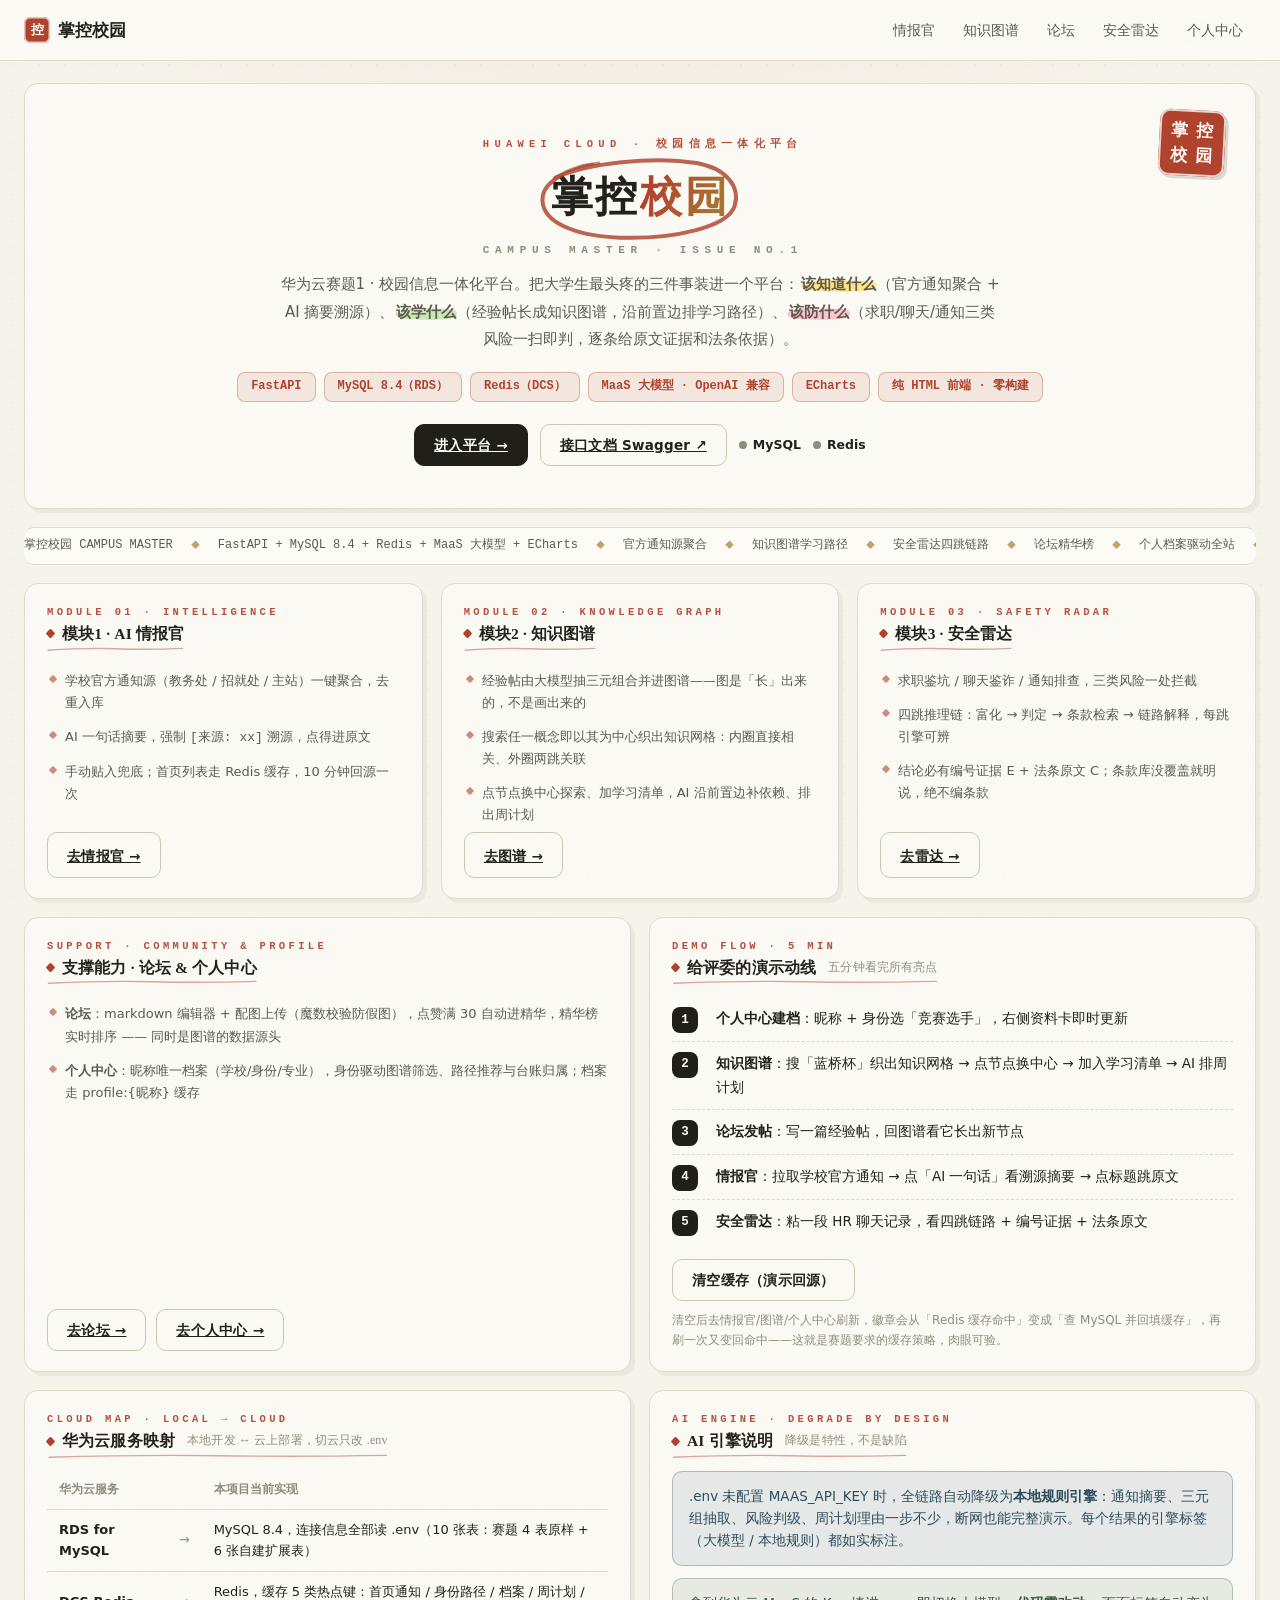
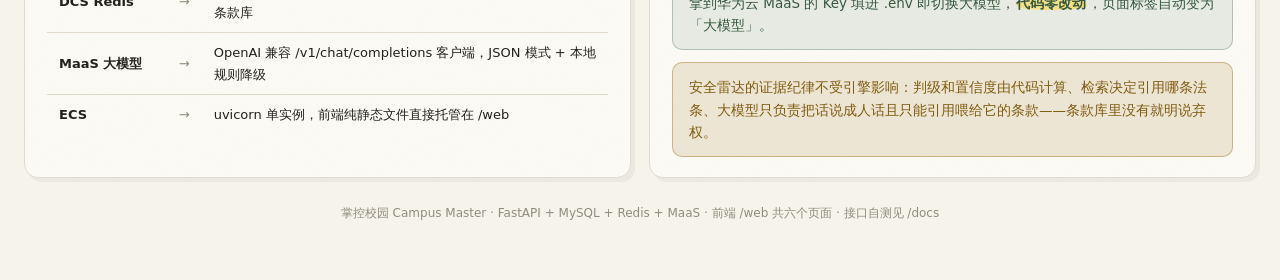
==== web/index.html @ 133f8a01 "掌控校园：华为云赛题1 · 校园信息一体化平台（首提交） FastAPI + MySQL(RDS) + Redis(DCS) + MaaS 大模型 + ECharts 纯静态前端 - 模块1 AI 校" ====
<!DOCTYPE html>
<html lang="zh-CN">
<head>
  <meta charset="UTF-8">
  <meta name="viewport" content="width=device-width, initial-scale=1">
  <link rel="icon" href="data:image/svg+xml,%3Csvg xmlns='http://www.w3.org/2000/svg' viewBox='0 0 100 100'%3E%3Crect width='100' height='100' rx='16' fill='%23B0432E'/%3E%3Crect x='8' y='8' width='84' height='84' rx='10' fill='none' stroke='%23FCFBF6' stroke-width='5' opacity='.8'/%3E%3Ctext x='50' y='72' font-size='56' text-anchor='middle' fill='%23FCFBF6' font-family='serif' font-weight='700'%3E%E6%8E%A7%3C/text%3E%3C/svg%3E">
  <title>掌控校园 - 校园信息一体化平台</title>
  <link rel="stylesheet" href="/web/common.css?v=12">
  <style>
    .hero { text-align: center; padding: 52px 24px 42px; position: relative; }
    .hero-seal {
      position: absolute; top: 26px; right: 30px; width: 66px; height: 66px;
      background: var(--primary); border-radius: 10px; transform: rotate(3deg);
      box-shadow: inset 0 0 0 2px rgba(252, 251, 246, .78), 3px 3px 0 rgba(35, 33, 28, .14);
      display: grid; grid-template-columns: 1fr 1fr; place-items: center; padding: 8px;
      color: #FCFBF6; font-family: var(--font-kai); font-size: 17px; font-weight: 700; line-height: 1;
      user-select: none;
    }
    @media (max-width: 720px) { .hero-seal { display: none; } }
    .hero h1 {
      font-family: var(--font-display); font-size: 42px; font-weight: 900;
      margin: 10px 0 12px; letter-spacing: .06em;
    }
    .hero h1 .hl {
      background: linear-gradient(115deg, var(--primary) 15%, var(--gold) 95%);
      -webkit-background-clip: text; background-clip: text; color: transparent;
    }
    /* 首页专属节奏：圈要慢出「手写过程」，圈闭合后印章才落下 */
    .hero .title-ring path { --ring-dur: 1.9s; --ring-delay: .35s; }
    .hero-seal { animation: sealStamp .55s cubic-bezier(.34, 1.56, .64, 1) 2.1s both; }
    @keyframes sealStamp {
      from { opacity: 0; transform: rotate(9deg) scale(1.7); }
      to   { opacity: 1; transform: rotate(3deg) scale(1); }
    }
    .hero h1 .en { display: block; font-family: var(--font-mono); font-size: 11px; font-weight: 600;
      letter-spacing: .52em; text-indent: .52em; color: var(--text-faint); margin-top: 8px; }
    .hero .sub { font-size: 15px; color: var(--text-sub); max-width: 720px; margin: 0 auto; line-height: 1.85; }
    .tech-chips { display: flex; gap: 8px; flex-wrap: wrap; justify-content: center; margin-top: 18px; }
    .tech-chip { font-family: var(--font-mono); font-size: 12px; font-weight: 600; color: var(--primary); background: var(--primary-soft);
      border: 1px solid rgba(176, 67, 46, .32); border-radius: 8px; padding: 4px 13px; }
    .hero-btns { display: flex; gap: 12px; justify-content: center; flex-wrap: wrap; margin-top: 22px; }
    .mod-list { margin: 0; padding: 0; list-style: none; font-size: 13px; color: var(--text-sub); }
    .mod-list li { padding: 6px 0 6px 18px; position: relative; line-height: 1.7; }
    .mod-list li::before { content: ""; position: absolute; left: 3px; top: 12px; width: 6px; height: 6px;
      border-radius: 1px; background: var(--primary); opacity: .6; transform: rotate(45deg); }
    .mod-link { display: inline-block; margin-top: 12px; }
    .card-head { margin-bottom: 12px; }
    .card-head .card-title { margin-bottom: 0; }
    .steps { margin: 0; padding: 0; list-style: none; counter-reset: step; }
    .steps li { counter-increment: step; position: relative; padding: 10px 0 10px 44px;
      border-bottom: 1px dashed var(--border); font-size: 13.5px; line-height: 1.75; }
    .steps li:last-child { border-bottom: 0; }
    .steps li::before { content: counter(step); position: absolute; left: 0; top: 10px; width: 26px; height: 26px;
      border-radius: 8px; background: var(--ink); color: #FCFBF6; font-size: 12.5px; font-weight: 700;
      display: flex; align-items: center; justify-content: center; }
    .steps b { color: var(--text); }
    .map-table { width: 100%; border-collapse: collapse; font-size: 13px; }
    .map-table th, .map-table td { padding: 9px 12px; border-bottom: 1px solid var(--border); text-align: left; }
    .map-table th { color: var(--text-faint); font-size: 12px; font-weight: 600; white-space: nowrap; }
    .map-table tr:last-child td { border-bottom: 0; }
    .arrow-cell { color: var(--text-faint); }
    .status-dot { display: inline-flex; align-items: center; gap: 6px; font-size: 12.5px; font-weight: 600; }
    .status-dot i { width: 8px; height: 8px; border-radius: 50%; background: var(--text-faint); }
    .status-dot.is-ok i { background: var(--ok); }
    .status-dot.is-bad i { background: var(--bad); }
    #demo-msg { font-size: 12.5px; color: var(--ok); font-weight: 600; margin-left: 10px; }
  </style>
</head>
<body>
  <div class="topbar">
    <div class="topbar-inner">
      <a class="brand" href="/"><span class="brand-mark">控</span>掌控校园</a>
      <nav class="nav">
        <a href="/web/notice.html">情报官</a>
        <a href="/web/kg_demo.html">知识图谱</a>
        <a href="/web/forum.html">论坛</a>
        <a href="/web/safety.html">安全雷达</a>
        <a href="/web/profile.html">个人中心</a>
      </nav>
    </div>
  </div>

  <div class="wrap">
    <div class="card hero">
      <div class="hero-seal" aria-hidden="true"><span>掌</span><span>控</span><span>校</span><span>园</span></div>
      <div class="eyebrow" style="letter-spacing:.5em;text-indent:.5em">HUAWEI CLOUD · 校园信息一体化平台</div>
      <h1><span class="ringed">掌控<span class="hl">校园</span><svg class="title-ring" viewBox="0 0 320 96" preserveAspectRatio="none" aria-hidden="true"><path pathLength="100" vector-effect="non-scaling-stroke" d="M 30 26 C 78 10, 180 2, 246 10 C 292 16, 314 36, 304 58 C 292 80, 214 94, 128 92 C 56 90, 12 74, 10 52 C 8 34, 36 20, 86 12"/><path class="tail" pathLength="100" vector-effect="non-scaling-stroke" d="M 96 10 C 70 12, 48 17, 28 27"/></svg></span><span class="en">CAMPUS MASTER · ISSUE NO.1</span></h1>
      <p class="sub">华为云赛题1 · 校园信息一体化平台。把大学生最头疼的三件事装进一个平台：<b class="mk">该知道什么</b>（官方通知聚合 + AI 摘要溯源）、<b class="mk mk-green">该学什么</b>（经验帖长成知识图谱，沿前置边排学习路径）、<b class="mk mk-pink">该防什么</b>（求职/聊天/通知三类风险一扫即判，逐条给原文证据和法条依据）。</p>
      <div class="tech-chips">
        <span class="tech-chip">FastAPI</span><span class="tech-chip">MySQL 8.4（RDS）</span>
        <span class="tech-chip">Redis（DCS）</span><span class="tech-chip">MaaS 大模型 · OpenAI 兼容</span>
        <span class="tech-chip">ECharts</span><span class="tech-chip">纯 HTML 前端 · 零构建</span>
      </div>
      <div class="hero-btns">
        <a class="btn" href="/web/notice.html">进入平台 →</a>
        <a class="btn btn-ghost" href="/docs" target="_blank" rel="noopener">接口文档 Swagger ↗</a>
        <span class="status-dot" id="st-mysql"><i></i>MySQL</span>
        <span class="status-dot" id="st-redis"><i></i>Redis</span>
      </div>
    </div>

    <div class="marquee" style="margin-top:18px;border-radius:10px" aria-hidden="true">
      <div class="marquee-track">
        <span>掌控校园 CAMPUS MASTER</span><span>FastAPI + MySQL 8.4 + Redis + MaaS 大模型 + ECharts</span><span>官方通知源聚合</span><span>知识图谱学习路径</span><span>安全雷达四跳链路</span><span>论坛精华榜</span><span>个人档案驱动全站</span><span>Redis 缓存策略可视化</span><span>掌控校园 CAMPUS MASTER</span><span>FastAPI + MySQL 8.4 + Redis + MaaS 大模型 + ECharts</span><span>官方通知源聚合</span><span>知识图谱学习路径</span><span>安全雷达四跳链路</span><span>论坛精华榜</span><span>个人档案驱动全站</span><span>Redis 缓存策略可视化</span>
      </div>
    </div>

    <div class="grid grid-3 grid-eq" style="margin-top:18px">
      <div class="card">
        <div class="card-head">
          <div class="eyebrow">Module 01 · Intelligence</div>
          <h3 class="card-title">模块1 · AI 情报官</h3>
        </div>
        <ul class="mod-list">
          <li>学校官方通知源（教务处 / 招就处 / 主站）一键聚合，去重入库</li>
          <li>AI 一句话摘要，强制 <code>[来源: xx]</code> 溯源，点得进原文</li>
          <li>手动贴入兜底；首页列表走 Redis 缓存，10 分钟回源一次</li>
        </ul>
        <a class="btn btn-ghost mod-link" href="/web/notice.html">去情报官 →</a>
      </div>
      <div class="card">
        <div class="card-head">
          <div class="eyebrow">Module 02 · Knowledge Graph</div>
          <h3 class="card-title">模块2 · 知识图谱</h3>
        </div>
        <ul class="mod-list">
          <li>经验帖由大模型抽三元组合并进图谱——图是「长」出来的，不是画出来的</li>
          <li>搜索任一概念即以其为中心织出知识网格：内圈直接相关、外圈两跳关联</li>
          <li>点节点换中心探索、加学习清单，AI 沿前置边补依赖、排出周计划</li>
        </ul>
        <a class="btn btn-ghost mod-link" href="/web/kg_demo.html">去图谱 →</a>
      </div>
      <div class="card">
        <div class="card-head">
          <div class="eyebrow">Module 03 · Safety Radar</div>
          <h3 class="card-title">模块3 · 安全雷达</h3>
        </div>
        <ul class="mod-list">
          <li>求职鉴坑 / 聊天鉴诈 / 通知排查，三类风险一处拦截</li>
          <li>四跳推理链：富化 → 判定 → 条款检索 → 链路解释，每跳引擎可辨</li>
          <li>结论必有编号证据 E + 法条原文 C；条款库没覆盖就明说，绝不编条款</li>
        </ul>
        <a class="btn btn-ghost mod-link" href="/web/safety.html">去雷达 →</a>
      </div>
    </div>

    <div class="grid grid-2 grid-eq" style="margin-top:18px">
      <div class="card">
        <div class="card-head">
          <div class="eyebrow">Support · Community & Profile</div>
          <h3 class="card-title">支撑能力 · 论坛 & 个人中心</h3>
        </div>
        <ul class="mod-list">
          <li><b>论坛</b>：markdown 编辑器 + 配图上传（魔数校验防假图），点赞满 30 自动进精华，精华榜实时排序 —— 同时是图谱的数据源头</li>
          <li><b>个人中心</b>：昵称唯一档案（学校/身份/专业），身份驱动图谱筛选、路径推荐与台账归属；档案走 profile:{昵称} 缓存</li>
        </ul>
        <div class="btn-row">
          <a class="btn btn-ghost" href="/web/forum.html">去论坛 →</a>
          <a class="btn btn-ghost" href="/web/profile.html">去个人中心 →</a>
        </div>
      </div>
      <div class="card">
        <div class="card-head">
          <div class="eyebrow">Demo Flow · 5 min</div>
          <h3 class="card-title">给评委的演示动线<span class="card-sub">五分钟看完所有亮点</span></h3>
        </div>
        <ol class="steps">
          <li><b>个人中心建档</b>：昵称 + 身份选「竞赛选手」，右侧资料卡即时更新</li>
          <li><b>知识图谱</b>：搜「蓝桥杯」织出知识网格 → 点节点换中心 → 加入学习清单 → AI 排周计划</li>
          <li><b>论坛发帖</b>：写一篇经验帖，回图谱看它长出新节点</li>
          <li><b>情报官</b>：拉取学校官方通知 → 点「AI 一句话」看溯源摘要 → 点标题跳原文</li>
          <li><b>安全雷达</b>：粘一段 HR 聊天记录，看四跳链路 + 编号证据 + 法条原文</li>
        </ol>
        <div class="btn-row">
          <button class="btn btn-ghost" onclick="dropCache()">清空缓存（演示回源）</button>
          <span id="demo-msg"></span>
        </div>
        <p class="hint" style="margin:10px 0 0">清空后去情报官/图谱/个人中心刷新，徽章会从「Redis 缓存命中」变成「查 MySQL 并回填缓存」，再刷一次又变回命中——这就是赛题要求的缓存策略，肉眼可验。</p>
      </div>
    </div>

    <div class="grid grid-2 grid-eq" style="margin-top:18px">
      <div class="card">
        <div class="card-head">
          <div class="eyebrow">Cloud Map · Local → Cloud</div>
          <h3 class="card-title">华为云服务映射<span class="card-sub">本地开发 ↔ 云上部署，切云只改 .env</span></h3>
        </div>
        <table class="map-table">
          <thead><tr><th>华为云服务</th><th></th><th>本项目当前实现</th></tr></thead>
          <tbody>
            <tr><td><b>RDS for MySQL</b></td><td class="arrow-cell">→</td><td>MySQL 8.4，连接信息全部读 .env（10 张表：赛题 4 表原样 + 6 张自建扩展表）</td></tr>
            <tr><td><b>DCS Redis</b></td><td class="arrow-cell">→</td><td>Redis，缓存 5 类热点键：首页通知 / 身份路径 / 档案 / 周计划 / 条款库</td></tr>
            <tr><td><b>MaaS 大模型</b></td><td class="arrow-cell">→</td><td>OpenAI 兼容 /v1/chat/completions 客户端，JSON 模式 + 本地规则降级</td></tr>
            <tr><td><b>ECS</b></td><td class="arrow-cell">→</td><td>uvicorn 单实例，前端纯静态文件直接托管在 /web</td></tr>
          </tbody>
        </table>
      </div>
      <div class="card">
        <div class="card-head">
          <div class="eyebrow">AI Engine · Degrade by Design</div>
          <h3 class="card-title">AI 引擎说明<span class="card-sub">降级是特性，不是缺陷</span></h3>
        </div>
        <div class="callout callout-info" style="margin:0">.env 未配置 MAAS_API_KEY 时，全链路自动降级为<b>本地规则引擎</b>：通知摘要、三元组抽取、风险判级、周计划理由一步不少，断网也能完整演示。每个结果的引擎标签（大模型 / 本地规则）都如实标注。</div>
        <div class="callout callout-ok" style="margin:12px 0 0">拿到华为云 MaaS 的 Key 填进 .env 即切换大模型，<b class="mk">代码零改动</b>，页面标签自动变为「大模型」。</div>
        <div class="callout callout-warn" style="margin:12px 0 0">安全雷达的证据纪律不受引擎影响：判级和置信度由代码计算、检索决定引用哪条法条、大模型只负责把话说成人话且只能引用喂给它的条款——条款库里没有就明说弃权。</div>
      </div>
    </div>

    <p class="hint" style="text-align:center;margin:26px 0 8px">掌控校园 Campus Master · FastAPI + MySQL + Redis + MaaS · 前端 /web 共六个页面 · 接口自测见 /docs</p>
  </div>

  <script>
    fetch("/health").then(r => r.json()).then(d => {
      const set = (id, ok) => { const el = document.getElementById(id);
        el.classList.add(ok ? "is-ok" : "is-bad");
        el.innerHTML = "<i></i>" + (ok ? "MySQL 已连接" : "MySQL 未连接"); };
      set("st-mysql", d.mysql === "connected");
      const r = document.getElementById("st-redis");
      r.classList.add(d.redis === "connected" ? "is-ok" : "is-bad");
      r.innerHTML = "<i></i>" + (d.redis === "connected" ? "Redis 已连接" : "Redis 未连接");
    }).catch(() => {});

    async function dropCache() {
      const msg = document.getElementById("demo-msg");
      await fetch("/debug/drop-cache", { method: "POST" });
      msg.textContent = "已清空全部缓存 ✓ 现在去情报官/图谱刷新看回源";
      setTimeout(() => msg.textContent = "", 6000);
    }
  </script>
</body>
</html>
---- web/common.css ----
/* =====================================================================
   掌控校园 · 全站统一样式（六个页面共用）
   设计系统（2026-10-26 第三版，用户反馈：① 别一眼看出模仿 anthropic ② 要更抓人）
   → 新中式编辑风：暖纸底 + 墨色文字 + 朱砂印泥红主强调 + 赭金/黛青辅色
   + 印章记号（brand-mark/hero seal）+ 菱形标记 + 压印风偏移硬阴影
   主按钮方角 10px（弃 pill）；衬线大标题保留；语义色只用于状态
   ===================================================================== */
:root {
  --primary: #B0432E;        /* 朱砂/印泥红：文字/描边档，奶油纸上对比够 */
  --primary-bright: #C25437; /* 朱砂亮档：填充装饰用 */
  --primary-hover: #93321F;
  --primary-soft: rgba(176, 67, 46, .10);
  --gold: #A87B2F;           /* 赭金：次强调（跑马灯星标/精华徽章/包含边） */
  --gold-soft: rgba(168, 123, 47, .14);
  --ink: #211F1A;            /* 墨色：主按钮/激活态底色 */
  --ink-hover: #3A372F;
  --bg: #F6F3EA;
  --card: #FCFBF6;
  --card-2: #F2EFE4;
  --border: #E0DBCB;
  --text: #23211C;
  --text-sub: #5D5A50;
  --text-faint: #908C7D;
  --radius: 14px;
  --shadow: 4px 4px 0 rgba(35, 33, 28, .05);
  --ok: #3E6B4F;   --ok-bg: rgba(62, 107, 79, .10);
  --warn: #8F6A14; --warn-bg: rgba(168, 123, 47, .16);
  --bad: #A02C2C;  --bad-bg: rgba(160, 44, 44, .08);
  --info: #33586B; --info-bg: rgba(51, 88, 107, .10);
  --font-mono: "Cascadia Code", Consolas, "JetBrains Mono", "Courier New", monospace;
  --font-display: Georgia, "Noto Serif SC", "Source Han Serif SC", SimSun, serif;
  --font-kai: KaiTi, STKaiti, "Kaiti SC", "Ma Shan Zheng", serif;
}

* { box-sizing: border-box; }
::selection { background: rgba(176, 67, 46, .16); }
body {
  margin: 0; color: var(--text);
  font-family: "PingFang SC", "Microsoft YaHei", system-ui, sans-serif;
  font-size: 14px; line-height: 1.65;
  /* 暖纸氛围底：顶部朱砂微光 + 极淡墨点阵 */
  background-color: var(--bg);
  background-image:
    radial-gradient(1100px 420px at 50% -80px, rgba(176, 67, 46, .06), transparent 62%),
    radial-gradient(circle at 13px 13px, rgba(35, 33, 28, .032) 1px, transparent 1.6px);
  background-size: auto, 26px 26px;
  background-attachment: fixed;
}

/* 衬线大标题：h1 与卡片主标题走 Georgia/宋体编辑风 */
h1, .card-title { font-family: var(--font-display); letter-spacing: .01em; }

/* eyebrow：小字距档案标签，朱砂小号大写 */
.eyebrow {
  font-family: var(--font-mono); font-size: 10.5px; font-weight: 600;
  letter-spacing: .32em; text-transform: uppercase; color: var(--primary); opacity: .92;
}

/* 跑马灯：落地页 hero 下的一条细信息带，悬停暂停；星标用赭金菱形 */
.marquee { overflow: hidden; border-block: 1px solid var(--border); background: var(--card); }
.marquee-track { display: inline-flex; white-space: nowrap; animation: marquee 42s linear infinite; }
.marquee:hover .marquee-track { animation-play-state: paused; }
.marquee-track span { font-family: var(--font-mono); font-size: 12px; color: var(--text-sub); padding: 8px 0; }
.marquee-track span + span::before { content: "◆"; color: var(--gold); opacity: .7; margin: 0 18px; font-size: 9px; }
@keyframes marquee { to { transform: translateX(-50%); } }

/* ---- 顶栏 ---- */
.topbar { background: rgba(252, 251, 246, .86); backdrop-filter: blur(10px); border-bottom: 1px solid var(--border); position: sticky; top: 0; z-index: 20; }
.topbar-inner { max-width: 1280px; margin: 0 auto; padding: 0 24px; height: 60px; display: flex; align-items: center; gap: 18px; }
.brand { font-size: 17px; font-weight: 700; color: var(--text); display: flex; align-items: center; gap: 8px; white-space: nowrap; text-decoration: none; }
/* 印章式 brand-mark：朱砂底 + 内嵌奶油描边，像一方小印 */
.brand-mark { width: 26px; height: 26px; border-radius: 6px; background: var(--primary); color: #FCFBF6; display: inline-flex; align-items: center; justify-content: center; font-size: 13px; font-family: var(--font-kai); font-weight: 700; box-shadow: inset 0 0 0 1.5px rgba(252, 251, 246, .72); }
.nav { display: flex; gap: 2px; margin-left: auto; overflow-x: auto; scrollbar-width: none; }
.nav::-webkit-scrollbar { display: none; }
.nav a { padding: 7px 13px; border-radius: 8px; color: var(--text-sub); text-decoration: none; font-size: 13.5px; white-space: nowrap; }
.nav a:hover { background: rgba(35, 33, 28, .06); color: var(--text); }
.nav a.active { background: var(--ink); color: #FCFBF6; font-weight: 600; }
@media (max-width: 900px) {
  .topbar-inner { height: auto; padding: 10px 16px; flex-wrap: wrap; gap: 8px; }
  .nav { margin-left: 0; width: 100%; }
}

/* ---- 布局 ---- */
.wrap { max-width: 1280px; margin: 0 auto; padding: 22px 24px 48px; }
.grid { display: grid; gap: 18px; align-items: start; }
.grid-2 { grid-template-columns: minmax(0, 1fr) minmax(0, 1fr); }
.grid-3 { grid-template-columns: repeat(3, minmax(0, 1fr)); }
/* 首页排版：一行卡片底边对齐（等高），卡片转纵排后跳转链接统一压到卡底 */
.grid-eq { align-items: stretch; }
.grid-eq > .card { display: flex; flex-direction: column; }
.grid-eq .mod-link { margin-top: auto; align-self: flex-start; padding-top: 12px; }
.grid-eq > .card > .btn-row:last-child { margin-top: auto; padding-top: 16px; }
.main-side { display: grid; grid-template-columns: minmax(0, 7fr) minmax(0, 3fr); gap: 18px; align-items: start; }
.stack { display: flex; flex-direction: column; gap: 18px; }
@media (max-width: 1100px) { .main-side { grid-template-columns: 1fr; } }
@media (max-width: 960px) { .grid-2, .grid-3 { grid-template-columns: 1fr; } }
@media (max-width: 720px) { .wrap { padding: 16px 14px 40px; } }


/* ---- 页头：每页统一「标题 + 一句话说明 + 右侧动作」，底部一道发丝线压住 ---- */
.page-head { display: flex; align-items: flex-end; gap: 14px; flex-wrap: wrap; margin-bottom: 20px; padding-bottom: 14px; border-bottom: 1px solid var(--border); }
.page-head h1 { font-size: 24px; font-weight: 700; margin: 0; color: var(--text); }
.page-head .page-sub { font-family: var(--font-kai); font-size: 13.5px; color: var(--text-sub); margin-bottom: 3px; }
.page-head .head-actions { margin-left: auto; display: flex; gap: 10px; align-items: center; flex-wrap: wrap; }

/* 卡片：压印风——偏移硬阴影像铅字印在纸上，不糊不腻；底色上铺一层极淡纤维噪点，出纸质手感 */
.card {
  background: var(--card) url("data:image/svg+xml,%3Csvg xmlns='http://www.w3.org/2000/svg' width='180' height='180'%3E%3Cfilter id='p'%3E%3CfeTurbulence type='fractalNoise' baseFrequency='0.75' numOctaves='2' stitchTiles='stitch'/%3E%3CfeColorMatrix type='saturate' values='0'/%3E%3C/filter%3E%3Crect width='180' height='180' filter='url(%23p)' opacity='0.05'/%3E%3C/svg%3E");
  border: 1px solid var(--border); border-radius: var(--radius); box-shadow: var(--shadow); padding: 20px 22px;
}
.card-title { display: flex; align-items: center; gap: 8px; font-size: 15.5px; font-weight: 700; margin: 0 0 14px; }
.card-title::before { content: ""; width: 7px; height: 7px; border-radius: 1.5px; background: var(--primary); transform: rotate(45deg); flex: none; }
.card-sub { font-size: 12px; color: var(--text-faint); font-weight: 400; margin-left: 4px; }

/* ---- 分段控件（页内视图/场景切换）---- */
.segmented { display: inline-flex; background: var(--card-2); border: 1px solid var(--border); border-radius: 10px; padding: 3px; gap: 3px; flex-wrap: wrap; }
.segmented button {
  border: 0; background: none; cursor: pointer; font: inherit; font-size: 13px; font-weight: 600;
  color: var(--text-sub); padding: 6px 15px; border-radius: 7px; transition: background .15s, color .15s;
  white-space: nowrap;
}
.segmented button:hover { color: var(--text); }
.segmented button.active { background: var(--ink); color: #FCFBF6; }

/* ---- 身份筛选 chips ---- */
.chips { display: flex; gap: 8px; flex-wrap: wrap; }
.chip {
  border: 1px solid var(--border); background: var(--card); color: var(--text-sub); cursor: pointer;
  font: inherit; font-size: 12.5px; font-weight: 600; padding: 5px 13px; border-radius: 999px;
  transition: border-color .15s, background .15s, color .15s;
}
.chip:hover { border-color: var(--primary); color: var(--primary); }
.chip.active { background: var(--ink); border-color: var(--ink); color: #FCFBF6; }

/* ---- 统计小卡 ---- */
.stats { display: grid; grid-template-columns: repeat(auto-fit, minmax(120px, 1fr)); gap: 12px; }
.stat { background: var(--bg); border: 1px solid var(--border); border-radius: 11px; padding: 12px 14px; }
.stat-num { font-family: var(--font-mono); font-size: 21px; font-weight: 800; color: var(--primary); line-height: 1.2; }
.stat-num.is-bad { color: var(--bad); } .stat-num.is-warn { color: var(--warn); } .stat-num.is-ok { color: var(--ok); }
.stat-label { font-size: 12px; color: var(--text-faint); margin-top: 2px; }

/* ---- 表格（风险台账等结构化列表）---- */
.table-wrap { overflow-x: auto; }
table.data { width: 100%; border-collapse: collapse; font-size: 13px; }
table.data th {
  text-align: left; font-weight: 600; color: var(--text-faint); font-size: 12px;
  letter-spacing: .06em;
  padding: 8px 10px; border-bottom: 1px solid var(--border); white-space: nowrap;
}
table.data td { padding: 10px; border-bottom: 1px solid var(--border); vertical-align: top; }
table.data tr:last-child td { border-bottom: 0; }
table.data tbody tr:hover { background: rgba(176, 67, 46, .06); }
table.data td.nowrap { white-space: nowrap; }


/* ---- 表单 ---- */
label { display: block; font-size: 12.5px; color: var(--text-sub); margin: 12px 0 5px; }
input, textarea, select {
  width: 100%; padding: 9px 12px; border: 1px solid var(--border); border-radius: 9px;
  font: inherit; font-size: 13.5px; color: var(--text); background: var(--card); outline: none;
  transition: border-color .15s, box-shadow .15s;
}
input:focus, textarea:focus, select:focus { border-color: var(--primary); box-shadow: 0 0 0 3px rgba(176, 67, 46, .15); }
input::placeholder, textarea::placeholder { color: var(--text-faint); }
textarea { resize: vertical; min-height: 96px; }
/* 主按钮 = 墨色方角铅字块（弃 pill，拉开与 anthropic 的距离） */
.btn {
  display: inline-flex; align-items: center; gap: 6px; border: 1px solid var(--ink); cursor: pointer;
  background: var(--ink); color: #FCFBF6; padding: 9px 19px; border-radius: 10px;
  font: inherit; font-size: 13.5px; font-weight: 600; letter-spacing: .02em; transition: background .15s;
}
.btn:hover { background: var(--ink-hover); border-color: var(--ink-hover); }
.btn:disabled { opacity: .55; cursor: not-allowed; }
.btn-ghost { background: transparent; color: var(--text); border: 1px solid #CDC7B2; }
.btn-ghost:hover { background: rgba(35, 33, 28, .05); border-color: #A9A28C; }
.linkish { background: none; border: 0; color: var(--primary); cursor: pointer; font: inherit; font-size: 13px; padding: 0; }
.linkish:hover { text-decoration: underline; }
.btn-row { display: flex; gap: 10px; align-items: center; margin-top: 16px; flex-wrap: wrap; }

/* ---- 状态标记 ---- */
.badge { display: inline-flex; align-items: center; gap: 4px; font-size: 11.5px; font-weight: 600; padding: 2px 9px; border-radius: 999px; }
.badge-primary { background: var(--primary-soft); color: var(--primary); }
.badge-ok    { background: var(--ok-bg); color: var(--ok); }
.badge-warn  { background: var(--warn-bg); color: var(--warn); }
.badge-bad   { background: var(--bad-bg); color: var(--bad); }
.badge-info  { background: var(--info-bg); color: var(--info); }
.badge-gray  { background: rgba(35, 33, 28, .07); color: var(--text-sub); }
.hint { font-size: 12px; color: var(--text-faint); }
.empty { font-family: var(--font-kai); font-size: 13px; color: var(--text-faint); padding: 18px 0; text-align: center; }

/* ---- 手写记号：朱笔圈阅（首页标题静态写死，子页由 common.js 往 [data-ring] 注入）----
   圈阅 = 中式批阅动作，选定、圆满；多停靠 dashoffset 做出提笔-行笔-收笔的手写节奏 */
.ringed { position: relative; display: inline-block; padding: 0 .1em; }
.title-ring {
  position: absolute; left: -6%; top: -14%; width: 112%; height: 126%;
  overflow: visible; pointer-events: none;
}
.title-ring path {
  fill: none; stroke: var(--primary); stroke-width: 4; stroke-linecap: round;
  opacity: .82;
  stroke-dasharray: 100; stroke-dashoffset: 100;
  animation: ringDraw var(--ring-dur, 1.4s) ease-in-out var(--ring-delay, .15s) forwards;
}
@keyframes ringDraw {
  0%   { stroke-dashoffset: 100; }   /* 落笔 */
  26%  { stroke-dashoffset: 64; }    /* 上沿起速 */
  54%  { stroke-dashoffset: 22; }    /* 行笔最快 */
  82%  { stroke-dashoffset: 4; }     /* 收笔减速 */
  100% { stroke-dashoffset: 0; }     /* 尾巴搭上起笔 */
}

/* 仪表细节：证据编号 C/E、置信度、榜单名次等「数字读数」一律等宽 */
.evi-no, .clause-no, .conf-num, .rank-no, .hop-no, .steps li::before { font-family: var(--font-mono); }

/* ---- 图谱节点类型三色（全站唯一出处；新中式哑色：墨绿/朱砂/黛青）---- */
.tag { display: inline-flex; align-items: center; gap: 5px; font-size: 12px; padding: 2px 9px; border-radius: 999px; font-weight: 600; }
.tag::before { content: ""; width: 7px; height: 7px; border-radius: 50%; }
.tag-course  { background: rgba(62, 107, 79, .12);  color: #35593F; } .tag-course::before  { background: #3E6B4F; }
.tag-contest { background: rgba(176, 67, 46, .11);  color: #9A3A25; } .tag-contest::before { background: #B0432E; }
.tag-skill   { background: rgba(51, 88, 107, .12);  color: #2C4C5D; } .tag-skill::before   { background: #33586B; }

/* ---- 列表条目 ---- */
.item { padding: 13px 0; border-bottom: 1px solid var(--border); }
.item:last-child { border-bottom: 0; padding-bottom: 0; }
.item:first-child { padding-top: 0; }
.item-title { font-weight: 600; color: var(--text); }
.item-meta { font-size: 12px; color: var(--text-faint); margin-top: 2px; display: flex; align-items: center; gap: 8px; flex-wrap: wrap; }

/* ---- 结果块 ---- */
.callout { border-radius: 10px; padding: 13px 16px; font-size: 13.5px; margin-bottom: 12px; border: 1px solid; }
.callout-ok   { background: var(--ok-bg);   border-color: rgba(62, 107, 79, .32);  color: #35593F; }
.callout-warn { background: var(--warn-bg); border-color: rgba(168, 123, 47, .48); color: #7E5C10; }
.callout-bad  { background: var(--bad-bg);  border-color: rgba(160, 44, 44, .32);  color: #8F2626; }
.callout-info { background: var(--info-bg); border-color: rgba(51, 88, 107, .32);  color: #2C4C5D; }

/* ---- 帖子卡片（论坛 / 我的发帖共用）---- */
.post { padding: 15px 0; border-bottom: 1px solid var(--border); }
.post:last-child { border-bottom: 0; padding-bottom: 0; }
.post:first-child { padding-top: 0; }
.post-head { display: flex; align-items: center; gap: 8px; flex-wrap: wrap; }
.post-title { font-size: 14.5px; font-weight: 700; color: var(--text); }
.post-essence { background: rgba(168, 123, 47, .18); color: #7E5C10; border: 1px solid rgba(168, 123, 47, .5); }
.post-body { font-size: 13px; color: var(--text-sub); margin: 6px 0 8px; }
.post-foot { display: flex; align-items: center; gap: 10px; font-size: 12px; color: var(--text-faint); flex-wrap: wrap; }
.like-btn {
  border: 1px solid var(--border); background: var(--card); color: var(--text-sub); cursor: pointer;
  font: inherit; font-size: 12.5px; font-weight: 600; padding: 3px 11px; border-radius: 999px;
  margin-left: auto; transition: border-color .15s, color .15s;
}
.like-btn:hover { border-color: var(--primary); color: var(--primary); }
.like-btn:disabled { opacity: .6; cursor: default; }

/* ---- 风险判定卡（安全雷达）---- */
.verdict { border-radius: 12px; padding: 20px; text-align: center; margin-bottom: 16px; border: 1.5px solid; }
.verdict-high_risk   { background: var(--bad-bg);  border-color: rgba(160, 44, 44, .38); }
.verdict-medium_risk { background: var(--warn-bg); border-color: rgba(168, 123, 47, .5); }
.verdict-low_risk    { background: var(--warn-bg); border-color: rgba(168, 123, 47, .5); }
.verdict-likely_safe { background: var(--ok-bg);   border-color: rgba(62, 107, 79, .38); }
.verdict-title { font-size: 17px; font-weight: 800; }
.verdict-high_risk .verdict-title { color: var(--bad); }
.verdict-medium_risk .verdict-title, .verdict-low_risk .verdict-title { color: var(--warn); }
.verdict-likely_safe .verdict-title { color: var(--ok); }
.score-bar { height: 8px; border-radius: 4px; background: #E9E4D3; margin: 14px auto 6px; max-width: 320px; overflow: hidden; }
.score-fill { height: 100%; border-radius: 4px; transition: width .5s ease; }
.risk-item { border-left: 3px solid var(--bad); background: var(--bad-bg); border-radius: 0 10px 10px 0; padding: 11px 14px; margin-bottom: 10px; font-size: 13px; }
.risk-type { font-weight: 700; color: var(--bad); }
.risk-quote { color: var(--bad); font-weight: 600; text-decoration: underline dotted; }
.risk-reason { color: var(--text-sub); font-size: 12.5px; }

/* =====================================================================
   动效层（全站共用）：入场、悬浮、按压、点赞弹跳、加载点
   统一轻量克制——全部尊重系统「减少动态效果」设置
   ===================================================================== */
@keyframes fadeUp {
  from { opacity: 0; transform: translateY(6px); }
  to   { opacity: 1; transform: none; }
}
@keyframes popBeat {
  0% { transform: scale(1); } 40% { transform: scale(1.22); }
  70% { transform: scale(.94); } 100% { transform: scale(1); }
}
@keyframes blink {
  0%, 80%, 100% { opacity: .25; } 40% { opacity: 1; }
}

/* 卡片：悬浮时硬阴影朝反方向长一点 + 边框透一点朱砂，像把铅字拿起来 */
.card { transition: box-shadow .2s ease, transform .2s ease, border-color .2s ease; }
@media (hover: hover) {
  .card:hover { box-shadow: 6px 6px 0 rgba(176, 67, 46, .12); transform: translate(-1px, -1px); border-color: #D4CEB8; }
}

/* 按钮 / chips / 导航：统一加个按压回弹 */
.btn { transition: background .15s, transform .12s ease; }
.btn:active { transform: translateY(1px) scale(.98); }
.segmented button, .chip { transition: background .15s, color .15s, border-color .15s, transform .12s ease; }
.chip:active, .segmented button:active { transform: scale(.94); }
.nav a { transition: background .15s, color .15s; }
.badge { transition: background .2s, color .2s; }

/* 键盘可达性：Tab 聚焦给清晰描边 */
.btn:focus-visible, .chip:focus-visible, .linkish:focus-visible,
.tool-btn:focus-visible, .src-chip-btn:focus-visible, .like-btn:focus-visible {
  outline: 2px solid var(--primary); outline-offset: 2px;
}

/* 列表条目入场：错峰上浮，最多错 8 档 */
.item, .post, .callout, .verdict, .evi-item, .hop, .clause,
.study-item, .plan-step, .path-step, .hb-row, .rank-item {
  animation: fadeUp .28s ease both;
}
.item:nth-child(2), .post:nth-child(2), .evi-item:nth-child(2) { animation-delay: .03s; }
.item:nth-child(3), .post:nth-child(3), .evi-item:nth-child(3) { animation-delay: .06s; }
.item:nth-child(4), .post:nth-child(4) { animation-delay: .09s; }
.item:nth-child(5), .post:nth-child(5) { animation-delay: .12s; }
.item:nth-child(6), .post:nth-child(6) { animation-delay: .15s; }
.item:nth-child(7), .post:nth-child(7) { animation-delay: .18s; }
.item:nth-child(8), .post:nth-child(8) { animation-delay: .21s; }

/* 点赞弹跳（JS 点赞成功后加 .pop） */
.like-btn.pop { animation: popBeat .45s ease; }

/* 加载点：替代干巴巴的「加载中…」纯文字 */
.loading-dots { display: inline-flex; gap: 5px; align-items: center; padding: 14px 0; color: var(--text-faint); font-size: 12.5px; }
.loading-dots i { width: 6px; height: 6px; border-radius: 50%; background: var(--text-faint); animation: blink 1.2s infinite; }
.loading-dots i:nth-child(2) { animation-delay: .15s; }
.loading-dots i:nth-child(3) { animation-delay: .3s; }

/* 图片：悬浮微放大 */
.feed-img, .thumb img { transition: transform .18s ease, box-shadow .18s ease; }
.feed-img:hover { transform: scale(1.03); box-shadow: var(--shadow); }
.thumb:hover img { transform: scale(1.08); }

/* 系统开了「减少动态效果」就全关 */
@media (prefers-reduced-motion: reduce) {
  *, *::before, *::after {
    animation-duration: .01ms !important;
    animation-iteration-count: 1 !important;
    transition-duration: .01ms !important;
    scroll-behavior: auto !important;
  }
}

/* =====================================================================
   手写层（圈阅 + 扫线）：低动效纯描边/静态底图，放在 kill-switch 之后
   ===================================================================== */
/* 补笔：主圈闭合后再描一小段收尾，像真人画圈的手感；时长跟随主圈变量 */
.title-ring .tail {
  stroke-width: 3.2; opacity: .6;
  stroke-dasharray: 100; stroke-dashoffset: 100;
  animation: ringDraw calc(var(--ring-dur, 1.4s) * .22) ease-out
             calc(var(--ring-delay, .15s) + var(--ring-dur, 1.4s)) forwards;
}

/* 手绘风下划线：卡片标题底下一笔朱砂扫线（透明度压低不抢正文） */
.card-title {
  width: fit-content;
  background: url("data:image/svg+xml,%3Csvg xmlns='http://www.w3.org/2000/svg' viewBox='0 0 240 10' preserveAspectRatio='none'%3E%3Cpath d='M2 7 C 40 4.5, 80 3, 120 4.5 C 160 6, 200 5.5, 238 4' fill='none' stroke='%23B0432E' stroke-width='2.4' stroke-linecap='round' opacity='.45'/%3E%3C/svg%3E") no-repeat left bottom / 100% 6px;
  padding-bottom: 5px;
}

/* 小红书式荧光笔：重点来一笔——手绘不规则边缘 + 低不透明度，字仍清晰
   注意 hero 的 .hl 是渐变字（background-clip:text），两套类名别混用 */
mark.mk, .mk {
  --mk-img: url("data:image/svg+xml,%3Csvg xmlns='http://www.w3.org/2000/svg' viewBox='0 0 120 26' preserveAspectRatio='none'%3E%3Cpath d='M3 14 C 10 9, 34 7, 62 8 C 90 9, 112 8, 117 12 C 119 15, 118 18, 114 20 C 96 23, 56 24, 24 22 C 9 21, 2 19, 3 14 Z' fill='%23FFD84D' opacity='.62'/%3E%3C/svg%3E");
  background: var(--mk-img) no-repeat center / 100% 100%;
  color: inherit; padding: 1px .15em; margin: 0 -.06em;
  -webkit-box-decoration-break: clone; box-decoration-break: clone;
}
.mk-green { --mk-img: url("data:image/svg+xml,%3Csvg xmlns='http://www.w3.org/2000/svg' viewBox='0 0 120 26' preserveAspectRatio='none'%3E%3Cpath d='M3 14 C 10 9, 34 7, 62 8 C 90 9, 112 8, 117 12 C 119 15, 118 18, 114 20 C 96 23, 56 24, 24 22 C 9 21, 2 19, 3 14 Z' fill='%23A9DD8C' opacity='.6'/%3E%3C/svg%3E"); }
.mk-pink  { --mk-img: url("data:image/svg+xml,%3Csvg xmlns='http://www.w3.org/2000/svg' viewBox='0 0 120 26' preserveAspectRatio='none'%3E%3Cpath d='M3 14 C 10 9, 34 7, 62 8 C 90 9, 112 8, 117 12 C 119 15, 118 18, 114 20 C 96 23, 56 24, 24 22 C 9 21, 2 19, 3 14 Z' fill='%23FF9FB3' opacity='.58'/%3E%3C/svg%3E"); }

/* 圈阅是纯描边、无位移缩放的低动效装饰——系统开了「减少动态效果」也保留
   手写过程（这是全站的身份动作）；上面的全局开关继续压其余一切动画 */
@media (prefers-reduced-motion: reduce) {
  .title-ring path {
    animation-duration: var(--ring-dur, 1.4s) !important;
    animation-delay: var(--ring-delay, .15s) !important;
    animation-iteration-count: 1 !important;
  }
  .title-ring .tail {
    animation-duration: calc(var(--ring-dur, 1.4s) * .22) !important;
    animation-delay: calc(var(--ring-delay, .15s) + var(--ring-dur, 1.4s)) !important;
    animation-iteration-count: 1 !important;
  }
}
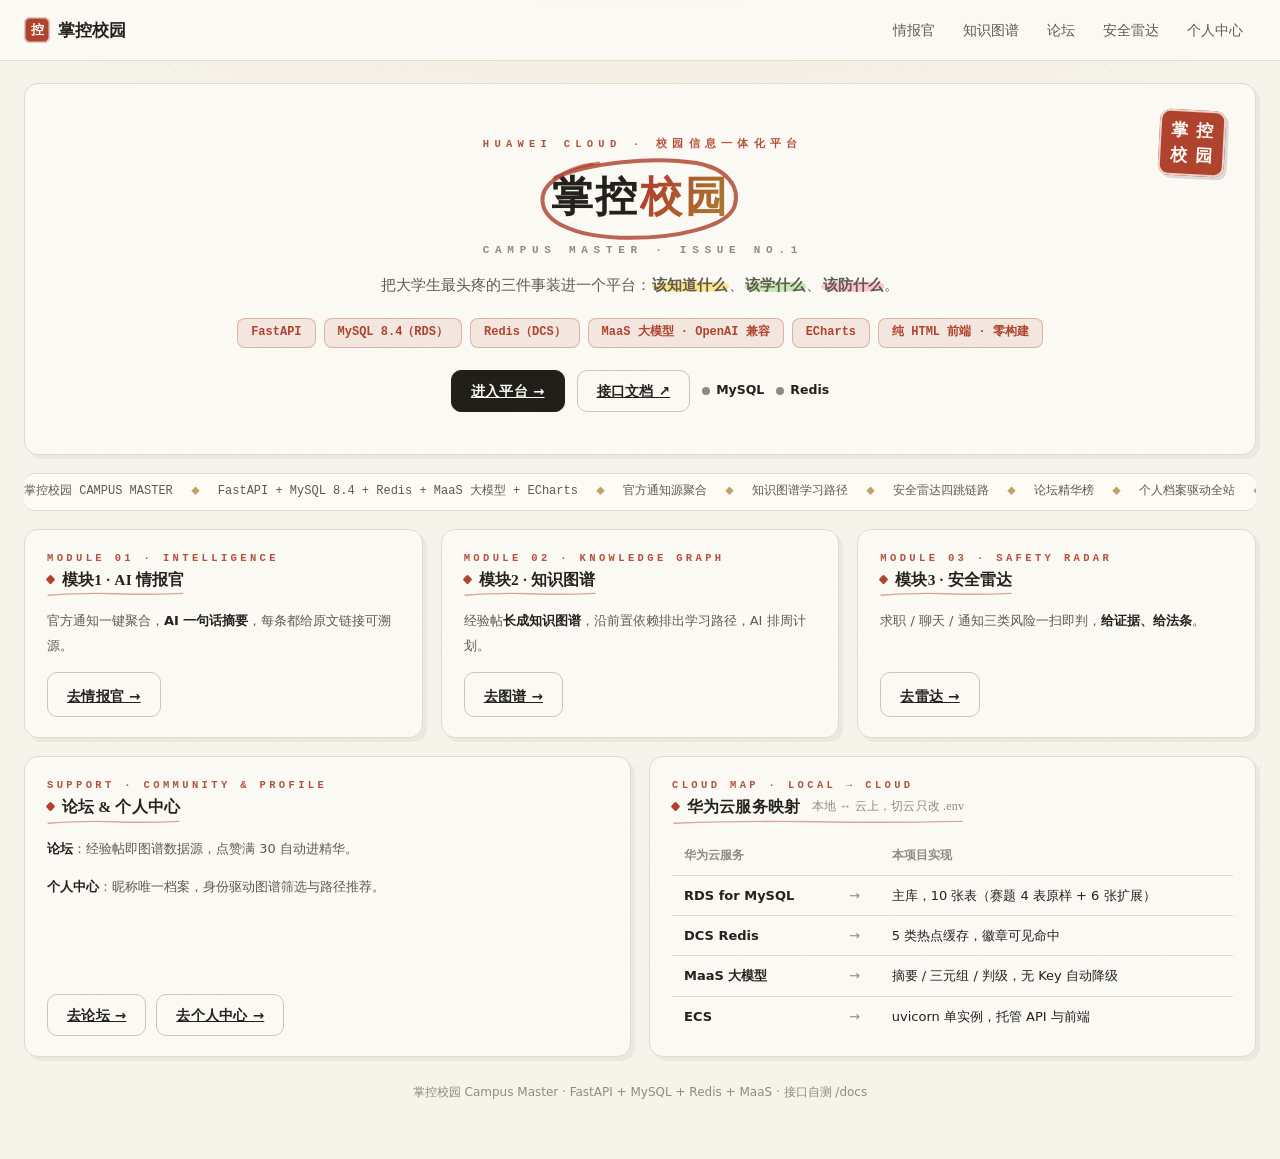
==== commit 412348c8: "feat: 首页精简（演示动线/降级说明下沉 LOCAL_SETUP）+ 跑马灯豁免减少动态 + 动画借鉴 - index.html 重写 232→150 行：删演示动线卡/AI 引擎卡/长 bull" ====
--- a/web/index.html
+++ b/web/index.html
@@ -5,7 +5,8 @@
   <meta name="viewport" content="width=device-width, initial-scale=1">
   <link rel="icon" href="data:image/svg+xml,%3Csvg xmlns='http://www.w3.org/2000/svg' viewBox='0 0 100 100'%3E%3Crect width='100' height='100' rx='16' fill='%23B0432E'/%3E%3Crect x='8' y='8' width='84' height='84' rx='10' fill='none' stroke='%23FCFBF6' stroke-width='5' opacity='.8'/%3E%3Ctext x='50' y='72' font-size='56' text-anchor='middle' fill='%23FCFBF6' font-family='serif' font-weight='700'%3E%E6%8E%A7%3C/text%3E%3C/svg%3E">
   <title>掌控校园 - 校园信息一体化平台</title>
-  <link rel="stylesheet" href="/web/common.css?v=12">
+  <link rel="stylesheet" href="/web/common.css?v=14">
+  <script src="/web/common.js?v=14" defer></script>
   <style>
     .hero { text-align: center; padding: 52px 24px 42px; position: relative; }
     .hero-seal {
@@ -25,35 +26,37 @@
       background: linear-gradient(115deg, var(--primary) 15%, var(--gold) 95%);
       -webkit-background-clip: text; background-clip: text; color: transparent;
     }
-    /* 首页专属节奏：圈要慢出「手写过程」，圈闭合后印章才落下 */
+    /* 首页专属节奏：圈慢出「手写过程」，圈闭合后印章才落下，随后缓慢悬浮 */
     .hero .title-ring path { --ring-dur: 1.9s; --ring-delay: .35s; }
-    .hero-seal { animation: sealStamp .55s cubic-bezier(.34, 1.56, .64, 1) 2.1s both; }
+    .hero-seal { animation: sealStamp .55s cubic-bezier(.34, 1.56, .64, 1) 2.1s both,
+                            sealFloat 9s ease-in-out 2.75s infinite; }
     @keyframes sealStamp {
       from { opacity: 0; transform: rotate(9deg) scale(1.7); }
       to   { opacity: 1; transform: rotate(3deg) scale(1); }
     }
+    @keyframes sealFloat {
+      0%, 100% { transform: rotate(3deg) translateY(0); }
+      50%      { transform: rotate(3deg) translateY(-5px); }
+    }
+    /* 系统「减少动态效果」会把两拍动画压没——印章是身份动作，完整顶回 */
+    @media (prefers-reduced-motion: reduce) {
+      .hero-seal { animation: sealStamp .55s cubic-bezier(.34, 1.56, .64, 1) 2.1s both,
+                                  sealFloat 9s ease-in-out 2.75s infinite !important; }
+    }
     .hero h1 .en { display: block; font-family: var(--font-mono); font-size: 11px; font-weight: 600;
       letter-spacing: .52em; text-indent: .52em; color: var(--text-faint); margin-top: 8px; }
-    .hero .sub { font-size: 15px; color: var(--text-sub); max-width: 720px; margin: 0 auto; line-height: 1.85; }
+    .hero .sub { font-size: 14.5px; color: var(--text-sub); max-width: 640px; margin: 0 auto; line-height: 2; }
     .tech-chips { display: flex; gap: 8px; flex-wrap: wrap; justify-content: center; margin-top: 18px; }
     .tech-chip { font-family: var(--font-mono); font-size: 12px; font-weight: 600; color: var(--primary); background: var(--primary-soft);
-      border: 1px solid rgba(176, 67, 46, .32); border-radius: 8px; padding: 4px 13px; }
+      border: 1px solid rgba(176, 67, 46, .32); border-radius: 8px; padding: 4px 13px;
+      transition: transform .25s ease, border-color .25s; }
+    .tech-chip:hover { border-color: var(--primary); transform: translateY(-2px); }
     .hero-btns { display: flex; gap: 12px; justify-content: center; flex-wrap: wrap; margin-top: 22px; }
-    .mod-list { margin: 0; padding: 0; list-style: none; font-size: 13px; color: var(--text-sub); }
-    .mod-list li { padding: 6px 0 6px 18px; position: relative; line-height: 1.7; }
-    .mod-list li::before { content: ""; position: absolute; left: 3px; top: 12px; width: 6px; height: 6px;
-      border-radius: 1px; background: var(--primary); opacity: .6; transform: rotate(45deg); }
-    .mod-link { display: inline-block; margin-top: 12px; }
     .card-head { margin-bottom: 12px; }
     .card-head .card-title { margin-bottom: 0; }
-    .steps { margin: 0; padding: 0; list-style: none; counter-reset: step; }
-    .steps li { counter-increment: step; position: relative; padding: 10px 0 10px 44px;
-      border-bottom: 1px dashed var(--border); font-size: 13.5px; line-height: 1.75; }
-    .steps li:last-child { border-bottom: 0; }
-    .steps li::before { content: counter(step); position: absolute; left: 0; top: 10px; width: 26px; height: 26px;
-      border-radius: 8px; background: var(--ink); color: #FCFBF6; font-size: 12.5px; font-weight: 700;
-      display: flex; align-items: center; justify-content: center; }
-    .steps b { color: var(--text); }
+    /* 模块卡：一句话说清一个模块，说明性长文一律进项目文档 */
+    .mod-line { font-size: 13px; color: var(--text-sub); line-height: 1.85; margin: 0 0 14px; }
+    .mod-line b { color: var(--text); }
     .map-table { width: 100%; border-collapse: collapse; font-size: 13px; }
     .map-table th, .map-table td { padding: 9px 12px; border-bottom: 1px solid var(--border); text-align: left; }
     .map-table th { color: var(--text-faint); font-size: 12px; font-weight: 600; white-space: nowrap; }
@@ -63,7 +66,10 @@
     .status-dot i { width: 8px; height: 8px; border-radius: 50%; background: var(--text-faint); }
     .status-dot.is-ok i { background: var(--ok); }
     .status-dot.is-bad i { background: var(--bad); }
-    #demo-msg { font-size: 12.5px; color: var(--ok); font-weight: 600; margin-left: 10px; }
+    /* 滚动揭示：进视口缓速上浮；落定后摘掉类，hover 交还卡片的 .45s 缓动 */
+    .reveal { opacity: 0; transform: translateY(26px);
+      transition: opacity .9s cubic-bezier(.22, .61, .36, 1), transform .95s cubic-bezier(.22, .61, .36, 1); }
+    .reveal.in { opacity: 1; transform: none; }
   </style>
 </head>
 <body>
@@ -81,11 +87,11 @@
   </div>
 
   <div class="wrap">
-    <div class="card hero">
+    <div class="card hero reveal">
       <div class="hero-seal" aria-hidden="true"><span>掌</span><span>控</span><span>校</span><span>园</span></div>
       <div class="eyebrow" style="letter-spacing:.5em;text-indent:.5em">HUAWEI CLOUD · 校园信息一体化平台</div>
       <h1><span class="ringed">掌控<span class="hl">校园</span><svg class="title-ring" viewBox="0 0 320 96" preserveAspectRatio="none" aria-hidden="true"><path pathLength="100" vector-effect="non-scaling-stroke" d="M 30 26 C 78 10, 180 2, 246 10 C 292 16, 314 36, 304 58 C 292 80, 214 94, 128 92 C 56 90, 12 74, 10 52 C 8 34, 36 20, 86 12"/><path class="tail" pathLength="100" vector-effect="non-scaling-stroke" d="M 96 10 C 70 12, 48 17, 28 27"/></svg></span><span class="en">CAMPUS MASTER · ISSUE NO.1</span></h1>
-      <p class="sub">华为云赛题1 · 校园信息一体化平台。把大学生最头疼的三件事装进一个平台：<b class="mk">该知道什么</b>（官方通知聚合 + AI 摘要溯源）、<b class="mk mk-green">该学什么</b>（经验帖长成知识图谱，沿前置边排学习路径）、<b class="mk mk-pink">该防什么</b>（求职/聊天/通知三类风险一扫即判，逐条给原文证据和法条依据）。</p>
+      <p class="sub">把大学生最头疼的三件事装进一个平台：<b class="mk">该知道什么</b>、<b class="mk mk-green">该学什么</b>、<b class="mk mk-pink">该防什么</b>。</p>
       <div class="tech-chips">
         <span class="tech-chip">FastAPI</span><span class="tech-chip">MySQL 8.4（RDS）</span>
         <span class="tech-chip">Redis（DCS）</span><span class="tech-chip">MaaS 大模型 · OpenAI 兼容</span>
@@ -93,7 +99,7 @@
       </div>
       <div class="hero-btns">
         <a class="btn" href="/web/notice.html">进入平台 →</a>
-        <a class="btn btn-ghost" href="/docs" target="_blank" rel="noopener">接口文档 Swagger ↗</a>
+        <a class="btn btn-ghost" href="/docs" target="_blank" rel="noopener">接口文档 ↗</a>
         <span class="status-dot" id="st-mysql"><i></i>MySQL</span>
         <span class="status-dot" id="st-redis"><i></i>Redis</span>
       </div>
@@ -106,107 +112,63 @@
     </div>
 
     <div class="grid grid-3 grid-eq" style="margin-top:18px">
-      <div class="card">
+      <div class="card reveal">
         <div class="card-head">
           <div class="eyebrow">Module 01 · Intelligence</div>
           <h3 class="card-title">模块1 · AI 情报官</h3>
         </div>
-        <ul class="mod-list">
-          <li>学校官方通知源（教务处 / 招就处 / 主站）一键聚合，去重入库</li>
-          <li>AI 一句话摘要，强制 <code>[来源: xx]</code> 溯源，点得进原文</li>
-          <li>手动贴入兜底；首页列表走 Redis 缓存，10 分钟回源一次</li>
-        </ul>
+        <p class="mod-line">官方通知一键聚合，<b>AI 一句话摘要</b>，每条都给原文链接可溯源。</p>
         <a class="btn btn-ghost mod-link" href="/web/notice.html">去情报官 →</a>
       </div>
-      <div class="card">
+      <div class="card reveal">
         <div class="card-head">
           <div class="eyebrow">Module 02 · Knowledge Graph</div>
           <h3 class="card-title">模块2 · 知识图谱</h3>
         </div>
-        <ul class="mod-list">
-          <li>经验帖由大模型抽三元组合并进图谱——图是「长」出来的，不是画出来的</li>
-          <li>搜索任一概念即以其为中心织出知识网格：内圈直接相关、外圈两跳关联</li>
-          <li>点节点换中心探索、加学习清单，AI 沿前置边补依赖、排出周计划</li>
-        </ul>
+        <p class="mod-line">经验帖<b>长成知识图谱</b>，沿前置依赖排出学习路径，AI 排周计划。</p>
         <a class="btn btn-ghost mod-link" href="/web/kg_demo.html">去图谱 →</a>
       </div>
-      <div class="card">
+      <div class="card reveal">
         <div class="card-head">
           <div class="eyebrow">Module 03 · Safety Radar</div>
           <h3 class="card-title">模块3 · 安全雷达</h3>
         </div>
-        <ul class="mod-list">
-          <li>求职鉴坑 / 聊天鉴诈 / 通知排查，三类风险一处拦截</li>
-          <li>四跳推理链：富化 → 判定 → 条款检索 → 链路解释，每跳引擎可辨</li>
-          <li>结论必有编号证据 E + 法条原文 C；条款库没覆盖就明说，绝不编条款</li>
-        </ul>
+        <p class="mod-line">求职 / 聊天 / 通知三类风险一扫即判，<b>给证据、给法条</b>。</p>
         <a class="btn btn-ghost mod-link" href="/web/safety.html">去雷达 →</a>
       </div>
     </div>
 
     <div class="grid grid-2 grid-eq" style="margin-top:18px">
-      <div class="card">
+      <div class="card reveal">
         <div class="card-head">
           <div class="eyebrow">Support · Community & Profile</div>
-          <h3 class="card-title">支撑能力 · 论坛 & 个人中心</h3>
-        </div>
-        <ul class="mod-list">
-          <li><b>论坛</b>：markdown 编辑器 + 配图上传（魔数校验防假图），点赞满 30 自动进精华，精华榜实时排序 —— 同时是图谱的数据源头</li>
-          <li><b>个人中心</b>：昵称唯一档案（学校/身份/专业），身份驱动图谱筛选、路径推荐与台账归属；档案走 profile:{昵称} 缓存</li>
-        </ul>
+          <h3 class="card-title">论坛 & 个人中心</h3>
+        </div>
+        <p class="mod-line"><b>论坛</b>：经验帖即图谱数据源，点赞满 30 自动进精华。</p>
+        <p class="mod-line"><b>个人中心</b>：昵称唯一档案，身份驱动图谱筛选与路径推荐。</p>
         <div class="btn-row">
           <a class="btn btn-ghost" href="/web/forum.html">去论坛 →</a>
           <a class="btn btn-ghost" href="/web/profile.html">去个人中心 →</a>
         </div>
       </div>
-      <div class="card">
-        <div class="card-head">
-          <div class="eyebrow">Demo Flow · 5 min</div>
-          <h3 class="card-title">给评委的演示动线<span class="card-sub">五分钟看完所有亮点</span></h3>
-        </div>
-        <ol class="steps">
-          <li><b>个人中心建档</b>：昵称 + 身份选「竞赛选手」，右侧资料卡即时更新</li>
-          <li><b>知识图谱</b>：搜「蓝桥杯」织出知识网格 → 点节点换中心 → 加入学习清单 → AI 排周计划</li>
-          <li><b>论坛发帖</b>：写一篇经验帖，回图谱看它长出新节点</li>
-          <li><b>情报官</b>：拉取学校官方通知 → 点「AI 一句话」看溯源摘要 → 点标题跳原文</li>
-          <li><b>安全雷达</b>：粘一段 HR 聊天记录，看四跳链路 + 编号证据 + 法条原文</li>
-        </ol>
-        <div class="btn-row">
-          <button class="btn btn-ghost" onclick="dropCache()">清空缓存（演示回源）</button>
-          <span id="demo-msg"></span>
-        </div>
-        <p class="hint" style="margin:10px 0 0">清空后去情报官/图谱/个人中心刷新，徽章会从「Redis 缓存命中」变成「查 MySQL 并回填缓存」，再刷一次又变回命中——这就是赛题要求的缓存策略，肉眼可验。</p>
-      </div>
-    </div>
-
-    <div class="grid grid-2 grid-eq" style="margin-top:18px">
-      <div class="card">
+      <div class="card reveal">
         <div class="card-head">
           <div class="eyebrow">Cloud Map · Local → Cloud</div>
-          <h3 class="card-title">华为云服务映射<span class="card-sub">本地开发 ↔ 云上部署，切云只改 .env</span></h3>
+          <h3 class="card-title">华为云服务映射<span class="card-sub">本地 ↔ 云上，切云只改 .env</span></h3>
         </div>
         <table class="map-table">
-          <thead><tr><th>华为云服务</th><th></th><th>本项目当前实现</th></tr></thead>
+          <thead><tr><th>华为云服务</th><th></th><th>本项目实现</th></tr></thead>
           <tbody>
-            <tr><td><b>RDS for MySQL</b></td><td class="arrow-cell">→</td><td>MySQL 8.4，连接信息全部读 .env（10 张表：赛题 4 表原样 + 6 张自建扩展表）</td></tr>
-            <tr><td><b>DCS Redis</b></td><td class="arrow-cell">→</td><td>Redis，缓存 5 类热点键：首页通知 / 身份路径 / 档案 / 周计划 / 条款库</td></tr>
-            <tr><td><b>MaaS 大模型</b></td><td class="arrow-cell">→</td><td>OpenAI 兼容 /v1/chat/completions 客户端，JSON 模式 + 本地规则降级</td></tr>
-            <tr><td><b>ECS</b></td><td class="arrow-cell">→</td><td>uvicorn 单实例，前端纯静态文件直接托管在 /web</td></tr>
+            <tr><td><b>RDS for MySQL</b></td><td class="arrow-cell">→</td><td>主库，10 张表（赛题 4 表原样 + 6 张扩展）</td></tr>
+            <tr><td><b>DCS Redis</b></td><td class="arrow-cell">→</td><td>5 类热点缓存，徽章可见命中</td></tr>
+            <tr><td><b>MaaS 大模型</b></td><td class="arrow-cell">→</td><td>摘要 / 三元组 / 判级，无 Key 自动降级</td></tr>
+            <tr><td><b>ECS</b></td><td class="arrow-cell">→</td><td>uvicorn 单实例，托管 API 与前端</td></tr>
           </tbody>
         </table>
       </div>
-      <div class="card">
-        <div class="card-head">
-          <div class="eyebrow">AI Engine · Degrade by Design</div>
-          <h3 class="card-title">AI 引擎说明<span class="card-sub">降级是特性，不是缺陷</span></h3>
-        </div>
-        <div class="callout callout-info" style="margin:0">.env 未配置 MAAS_API_KEY 时，全链路自动降级为<b>本地规则引擎</b>：通知摘要、三元组抽取、风险判级、周计划理由一步不少，断网也能完整演示。每个结果的引擎标签（大模型 / 本地规则）都如实标注。</div>
-        <div class="callout callout-ok" style="margin:12px 0 0">拿到华为云 MaaS 的 Key 填进 .env 即切换大模型，<b class="mk">代码零改动</b>，页面标签自动变为「大模型」。</div>
-        <div class="callout callout-warn" style="margin:12px 0 0">安全雷达的证据纪律不受引擎影响：判级和置信度由代码计算、检索决定引用哪条法条、大模型只负责把话说成人话且只能引用喂给它的条款——条款库里没有就明说弃权。</div>
-      </div>
-    </div>
-
-    <p class="hint" style="text-align:center;margin:26px 0 8px">掌控校园 Campus Master · FastAPI + MySQL + Redis + MaaS · 前端 /web 共六个页面 · 接口自测见 /docs</p>
+    </div>
+
+    <p class="hint reveal" style="text-align:center;margin:26px 0 8px">掌控校园 Campus Master · FastAPI + MySQL + Redis + MaaS · 接口自测 /docs</p>
   </div>
 
   <script>
@@ -220,12 +182,22 @@
       r.innerHTML = "<i></i>" + (d.redis === "connected" ? "Redis 已连接" : "Redis 未连接");
     }).catch(() => {});
 
-    async function dropCache() {
-      const msg = document.getElementById("demo-msg");
-      await fetch("/debug/drop-cache", { method: "POST" });
-      msg.textContent = "已清空全部缓存 ✓ 现在去情报官/图谱刷新看回源";
-      setTimeout(() => msg.textContent = "", 6000);
-    }
+    // 滚动揭示：同屏按 DOM 顺序错峰上浮；落定后摘掉 reveal/in，hover 交还卡片的 .45s 缓动
+    (function () {
+      const els = document.querySelectorAll(".reveal");
+      els.forEach((el, i) => el.style.transitionDelay = (i % 3) * 90 + "ms");
+      const settle = el => { el.classList.remove("reveal", "in"); el.style.transitionDelay = ""; };
+      if (!("IntersectionObserver" in window)) { els.forEach(settle); return; }
+      const io = new IntersectionObserver(entries => {
+        entries.forEach(e => {
+          if (!e.isIntersecting) return;
+          e.target.classList.add("in");
+          io.unobserve(e.target);
+          setTimeout(() => settle(e.target), 1200);
+        });
+      }, { threshold: .12 });
+      els.forEach(el => io.observe(el));
+    })();
   </script>
 </body>
 </html>
--- a/web/common.css
+++ b/web/common.css
@@ -283,8 +283,11 @@
   0%, 80%, 100% { opacity: .25; } 40% { opacity: 1; }
 }
 
-/* 卡片：悬浮时硬阴影朝反方向长一点 + 边框透一点朱砂，像把铅字拿起来 */
-.card { transition: box-shadow .2s ease, transform .2s ease, border-color .2s ease; }
+/* 卡片：悬浮时硬阴影朝反方向长一点 + 边框透一点朱砂，像把铅字拿起来
+   缓动走慢速高阶曲线（参考 doubao-samurai 的 premium 手感） */
+.card { transition: box-shadow .45s cubic-bezier(.22, .61, .36, 1),
+                    transform .45s cubic-bezier(.22, .61, .36, 1),
+                    border-color .45s cubic-bezier(.22, .61, .36, 1); }
 @media (hover: hover) {
   .card:hover { box-shadow: 6px 6px 0 rgba(176, 67, 46, .12); transform: translate(-1px, -1px); border-color: #D4CEB8; }
 }
@@ -382,4 +385,9 @@
     animation-delay: calc(var(--ring-delay, .15s) + var(--ring-dur, 1.4s)) !important;
     animation-iteration-count: 1 !important;
   }
-}
+  /* 跑马灯同理：匀速横滚是这条信息带的身份，压掉就成了死文字 */
+  .marquee-track {
+    animation-duration: 42s !important;
+    animation-iteration-count: infinite !important;
+  }
+}
